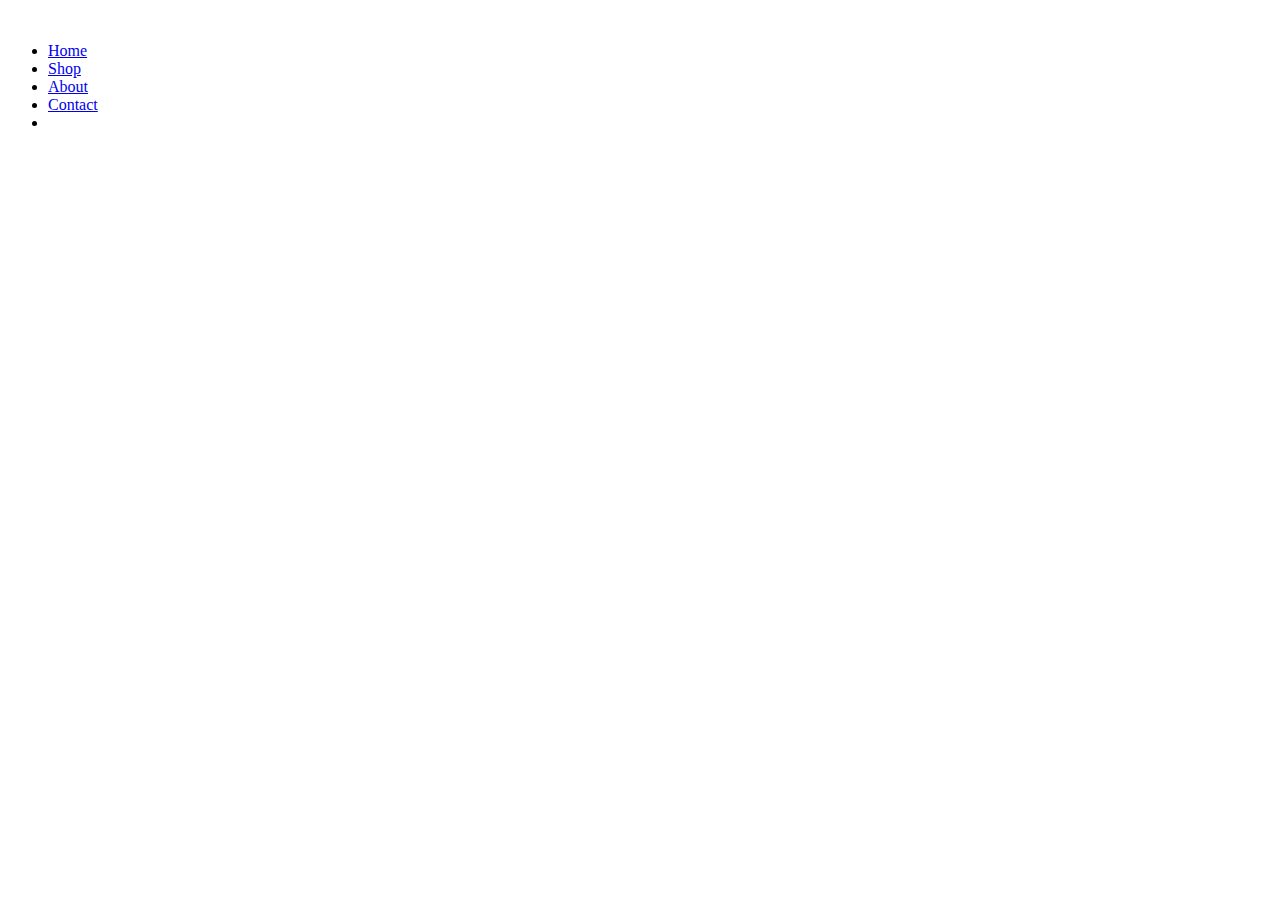
==== index.html @ 4e8e7045 "Commit" ====
<!DOCTYPE html>
<html lang="en">

    <head>
        <meta charset="UTF-8">
        <meta http-equiv="X-UA-Compatible" content="IE=edge">
        <meta name="viewport" content="width=device-width, initial-scale=1.0">
        <title>Petparade</title>
        <link rel="stylesheet" href="https://pro.fontawesome.com/releases/v5.10.0/css/all.css" />
        
        <link rel="stylesheet" href="style.css">
    </head>

    <body>
        <section id="header">
            <a href="#"><img src="img/logo.png" class="logo" alt=""></a>

            <div>
                <ul id="navbar">
                    <li><a href="index.html">Home</a> </li>
                    <li><a href="shop.html">Shop</a> </li>

                    <li><a href="about.html">About</a> </li>
                    <li><a href="contact.html">Contact</a> </li>
                    <li><a href="cart.html"><i class="fa-solid fa-cart-shopping"></i></a> </li>
                </ul>
            </div>
        </section>

        <script src="script.js"></script>
    </body>

</html>
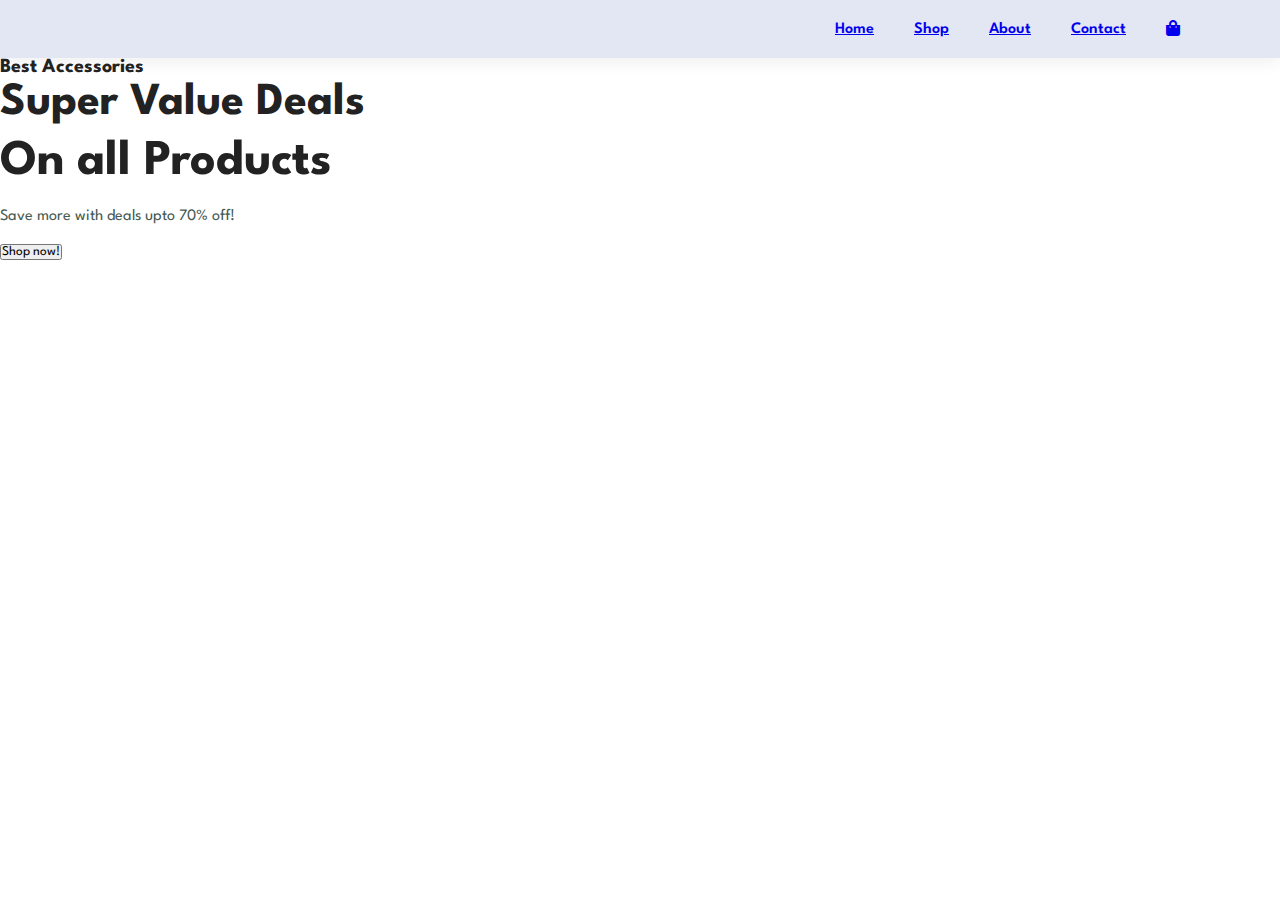
==== commit 115decb8: "Commit" ====
--- a/index.html
+++ b/index.html
@@ -8,7 +8,7 @@
         <title>Petparade</title>
         <link rel="stylesheet" href="https://pro.fontawesome.com/releases/v5.10.0/css/all.css" />
         
-        <link rel="stylesheet" href="style.css">
+        <link rel="stylesheet" href="style/stylesheet.css">
     </head>
 
     <body>
@@ -17,14 +17,21 @@
 
             <div>
                 <ul id="navbar">
-                    <li><a href="index.html">Home</a> </li>
+                    <li><a class="active" href="index.html">Home</a> </li>
                     <li><a href="shop.html">Shop</a> </li>
-
                     <li><a href="about.html">About</a> </li>
                     <li><a href="contact.html">Contact</a> </li>
-                    <li><a href="cart.html"><i class="fa-solid fa-cart-shopping"></i></a> </li>
+                    <li><a href="cart.html"><i class="fa fa-shopping-bag" aria-hidden="true"></i></a> </li>
                 </ul>
             </div>
+        </section>
+
+        <section id="hero">
+            <h4>Best Accessories</h4>
+            <h2>Super Value Deals</h2>
+            <h1>On all Products</h1>
+            <p>Save more with deals upto 70% off!</p>
+            <button>Shop now!</button>
         </section>
 
         <script src="script.js"></script>
--- a/style/stylesheet.css
+++ b/style/stylesheet.css
@@ -0,0 +1,100 @@
+@import url("https://fonts.googleapis.com/css2?family=Spartan:wght@100;200;300;400;500;600;700;800;900&display=swap");
+* {
+  margin: 0;
+  padding: 0;
+  box-sizing: border-box;
+  font-family: "Spartan", sans-serif;
+}
+
+html {
+  scroll-behavior: smooth;
+}
+
+/* Global Styles */
+
+h1 {
+  font-size: 50px;
+  line-height: 64px;
+  color: #222;
+}
+
+h2 {
+  font-size: 46px;
+  line-height: 54px;
+  color: #222;
+}
+
+h4 {
+  font-size: 20px;
+  color: #222;
+}
+
+h6 {
+  font-weight: 700;
+  font-size: 12px;
+}
+
+p {
+  font-size: 16px;
+  color: #465b52;
+  margin: 15px 0 20px 0;
+}
+
+.section-p1 {
+  padding: 40px 80px;
+}
+
+.section-m1 {
+  margin: 40px 0;
+}
+
+body {
+  width: 100%;
+}
+
+/*Header Start*/
+
+#header {
+  display: flex;
+  align-items: center;
+  justify-content: space-between;
+  padding: 20px 80px;
+  background: #E3E6F3;
+  box-shadow: 0 5px 15px rgba(0, 0, 0, 0.06);
+}
+
+#navbar {
+  display: flex;
+  align-items: center;
+  justify-content: center;
+}
+
+#navbar li {
+  list-style: none;
+  padding: 0 20px;
+  position: relative;
+
+}
+
+#navbar li {
+  text-decoration: none;
+  font-size: 16px;
+  font-weight: 600;
+  color: #1a1a1a;
+  transition: 0.3s ease;
+}
+
+#navbar li a:hover,
+#navbar li a:active {
+  color: #088178;
+}
+
+#navbar li a:active::after{
+  content: "";
+  width: 30%;
+  height: 2px;
+  background: #088178;
+  position: absolute;
+  bottom: -4px;
+  left: 20px;
+}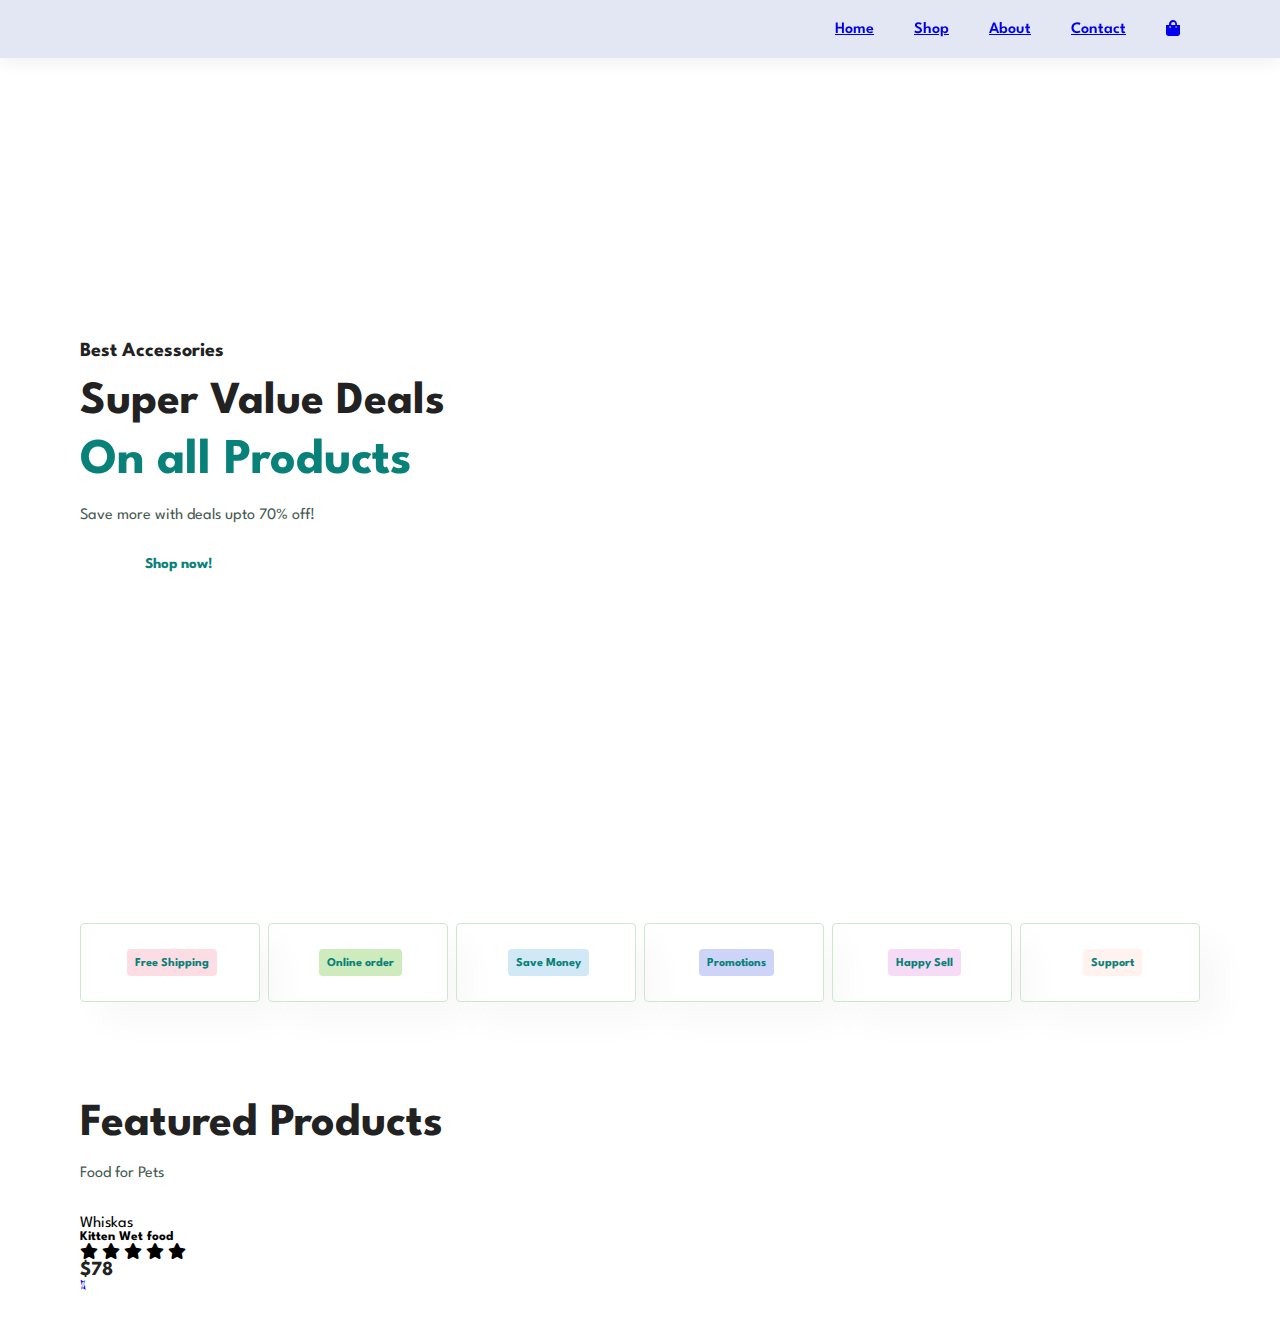
==== commit cba296e3: "Committing changes." ====
--- a/index.html
+++ b/index.html
@@ -34,6 +34,64 @@
             <button>Shop now!</button>
         </section>
 
+        <section id="feature" class="section-p1">
+            <div class="fe-box">
+                <img src="img/features/f1.png" alt="">
+                <h6>Free Shipping</h6>
+            </div>
+
+            <div class="fe-box">
+                <img src="img/features/f2.png" alt="">
+                <h6>Online order</h6>
+            </div>
+
+            <div class="fe-box">
+                <img src="img/features/f3.png" alt="">
+                <h6>Save Money</h6>
+            </div>
+
+            <div class="fe-box">
+                <img src="img/features/f4.png" alt="">
+                <h6>Promotions</h6>
+            </div>
+
+            <div class="fe-box">
+                <img src="img/features/f5.png" alt="">
+                <h6>Happy Sell</h6>
+            </div>
+
+            <div class="fe-box">
+                <img src="img/features/f6.png" alt="">
+                <h6>Support</h6>
+            </div>
+            </section>
+        
+        <section id="product1" class="section-p1">
+            <h2>Featured Products</h2>
+            <p>Food for Pets</p>
+            <div class="pro-container">
+                <div class="pro">
+                    <img src="img/products/f1.jpg" alt="">
+                    <div class="des">
+                        <span>Whiskas</span>
+                        <h5>Kitten Wet food</h5>
+                        <div class="star">
+                            <i class="fas fa-star"></i>
+                            <i class="fas fa-star"></i>
+                            <i class="fas fa-star"></i>
+                            <i class="fas fa-star"></i>
+                            <i class="fas fa-star"></i>
+                        </div>
+                        <h4>$78</h4>
+                    </div>
+                    <a href="#"><i class="fal fa-shopping-cart"></i> </a>
+                </div>
+            </div>
+        </section>
+
+
+
+
         <script src="script.js"></script>
     </body>
 
--- a/style/stylesheet.css
+++ b/style/stylesheet.css
@@ -6,77 +6,83 @@
   font-family: "Spartan", sans-serif;
 }
 
-html {
+html{
   scroll-behavior: smooth;
 }
 
 /* Global Styles */
 
-h1 {
+h1{
   font-size: 50px;
   line-height: 64px;
   color: #222;
 }
 
-h2 {
+h2{
   font-size: 46px;
   line-height: 54px;
   color: #222;
 }
 
-h4 {
+h4{
   font-size: 20px;
   color: #222;
 }
 
-h6 {
+h6{
   font-weight: 700;
   font-size: 12px;
 }
 
-p {
+p{
   font-size: 16px;
   color: #465b52;
   margin: 15px 0 20px 0;
 }
 
-.section-p1 {
+.section-p1{
   padding: 40px 80px;
 }
 
-.section-m1 {
+.section-m1{
   margin: 40px 0;
 }
 
-body {
+body{
   width: 100%;
 }
 
 /*Header Start*/
 
-#header {
+/*Navigation Bar*/
+
+#header{
   display: flex;
   align-items: center;
   justify-content: space-between;
   padding: 20px 80px;
   background: #E3E6F3;
   box-shadow: 0 5px 15px rgba(0, 0, 0, 0.06);
-}
-
-#navbar {
+  z-index: 999;
+  position: sticky;
+  top: 0;
+  left: 0;
+}
+
+#navbar{
   display: flex;
   align-items: center;
   justify-content: center;
 }
 
-#navbar li {
+#navbar li{
   list-style: none;
   padding: 0 20px;
   position: relative;
 
 }
 
-#navbar li {
+#navbar li{
   text-decoration: none;
   font-size: 16px;
   font-weight: 600;
@@ -85,7 +91,7 @@
 }
 
 #navbar li a:hover,
-#navbar li a:active {
+#navbar li a:active{
   color: #088178;
 }
 
@@ -97,4 +103,98 @@
   position: absolute;
   bottom: -4px;
   left: 20px;
+}
+
+/* Home Page */
+
+/*Hero Banner*/
+
+#hero{
+background-image: url("/img/hero4.png");
+height: 90vh;
+width: 100%;
+background-size: cover;
+background-position: top 25% right 0;
+padding: 0 80px;
+display: flex;
+flex-direction: column;
+align-items: flex-start;
+justify-content: center;
+}
+
+#hero h4{
+  padding-bottom: 15px;
+}
+
+#hero h1{
+  color: #088178;
+}
+
+#hero button{
+  background-image: url("/img/button.png");
+  background-color: transparent;
+  color: #088178;
+  border: 0;
+  padding: 14px 80px 14px 65px;
+  background-repeat: no-repeat;
+  cursor: pointer;
+  font-weight: 700;
+  font-size: 15px;
+}
+
+/*Feature Section*/
+
+#feature{
+  display: flex;
+  align-items: center;
+  justify-content: space-between;
+  flex-wrap: wrap;
+}
+
+#feature .fe-box{     
+  width: 180px;
+  text-align: center;
+  padding: 25px 15px;
+  box-shadow: 20px 20px 34px rgba(0, 0, 0, 0.03);
+  border: 1px solid #CCE7D0;
+  border-radius: 4px;
+  margin: 15px 0;
+}
+
+#feature .fe-box:hover{
+  box-shadow: 10px 10px 54px rgba(70, 62, 221, 0.1);
+}
+
+#feature .fe-box img{
+  width: 100%;
+  margin-bottom: 10px;
+}
+
+#feature .fe-box h6{
+  display: inline-block;
+  padding: 9px 8px 6px 8px;
+  line-height: 1;
+  border-radius: 4px;
+  color: #088178;
+  background-color: #FDDDE4;
+}
+
+#feature .fe-box:nth-child(2) h6{
+  background-color: #CDEBBC;
+}
+
+#feature .fe-box:nth-child(3) h6{
+  background-color: #D1E8F6;
+}
+
+#feature .fe-box:nth-child(4) h6{
+  background-color: #CDD4F8;
+}
+
+#feature .fe-box:nth-child(5) h6{
+  background-color: #F6DBF6;
+}
+
+#feature .fe-box:nth-child(6) h6{
+  background-color: #FFF2EF;
 }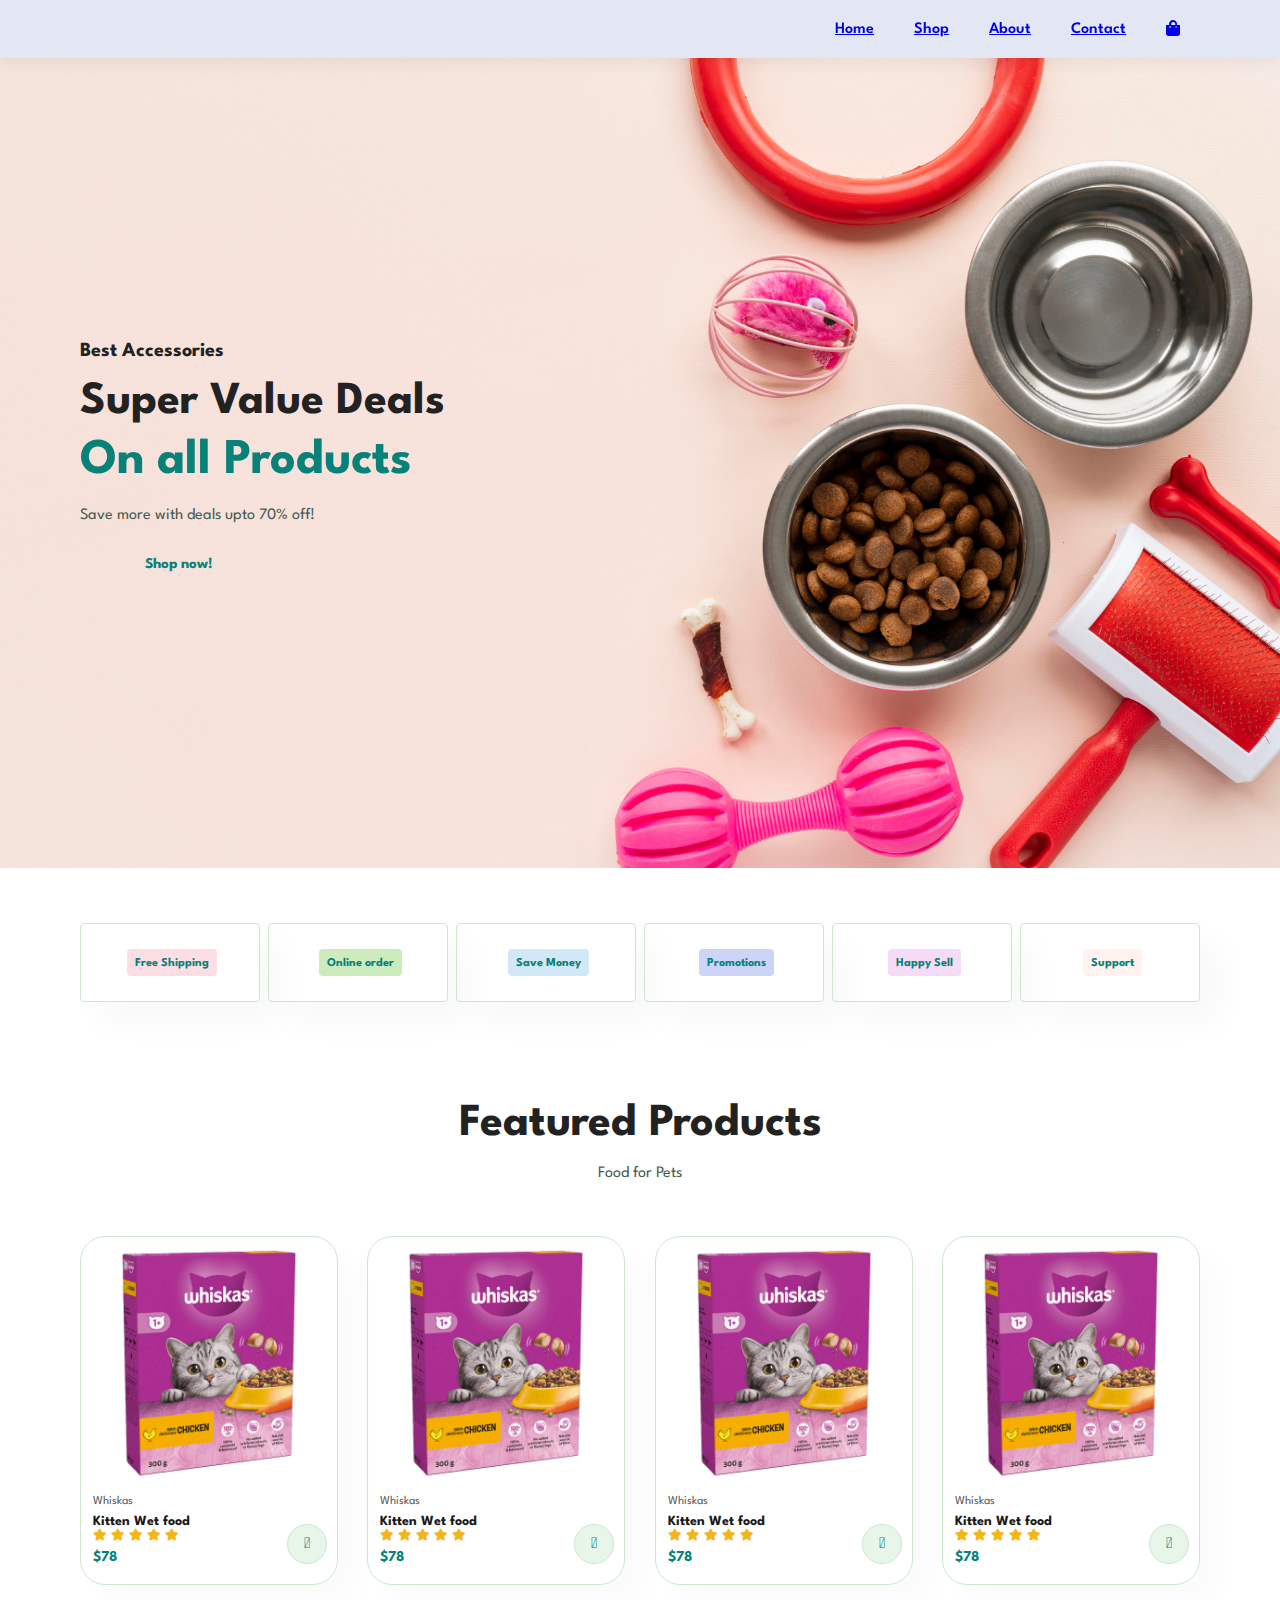
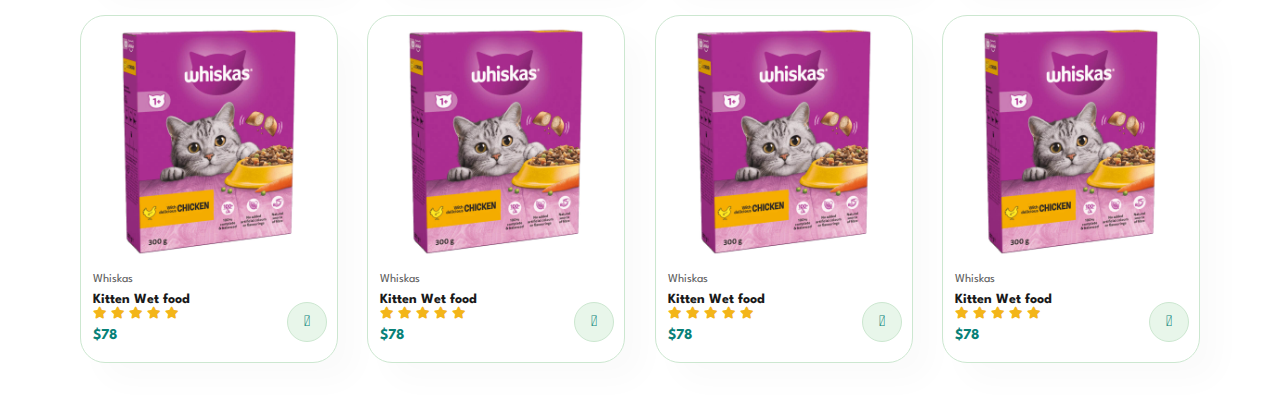
==== commit e357c0fd: "Commit" ====
--- a/index.html
+++ b/index.html
@@ -13,7 +13,7 @@
 
     <body>
         <section id="header">
-            <a href="#"><img src="img/logo.png" class="logo" alt=""></a>
+            <a href="#"><img src="images/" class="logo" alt=""></a>
 
             <div>
                 <ul id="navbar">
@@ -71,26 +71,135 @@
             <p>Food for Pets</p>
             <div class="pro-container">
                 <div class="pro">
-                    <img src="img/products/f1.jpg" alt="">
-                    <div class="des">
-                        <span>Whiskas</span>
-                        <h5>Kitten Wet food</h5>
-                        <div class="star">
-                            <i class="fas fa-star"></i>
-                            <i class="fas fa-star"></i>
-                            <i class="fas fa-star"></i>
-                            <i class="fas fa-star"></i>
-                            <i class="fas fa-star"></i>
-                        </div>
-                        <h4>$78</h4>
-                    </div>
-                    <a href="#"><i class="fal fa-shopping-cart"></i> </a>
+                    <img src="images/catfood.jpg" alt="">
+                    <div class="des">
+                        <span>Whiskas</span>
+                        <h5>Kitten Wet food</h5>
+                        <div class="star">
+                            <i class="fas fa-star"></i>
+                            <i class="fas fa-star"></i>
+                            <i class="fas fa-star"></i>
+                            <i class="fas fa-star"></i>
+                            <i class="fas fa-star"></i>
+                        </div>
+                        <h4>$78</h4>
+                    </div>
+                    <a href="#"><i class="fal fa-shopping-cart cart"></i> </a>
+                </div>
+                <div class="pro">
+                    <img src="images/catfood.jpg" alt="">
+                    <div class="des">
+                        <span>Whiskas</span>
+                        <h5>Kitten Wet food</h5>
+                        <div class="star">
+                            <i class="fas fa-star"></i>
+                            <i class="fas fa-star"></i>
+                            <i class="fas fa-star"></i>
+                            <i class="fas fa-star"></i>
+                            <i class="fas fa-star"></i>
+                        </div>
+                        <h4>$78</h4>
+                    </div>
+                    <a href="#"><i class="fal fa-shopping-cart cart"></i> </a>
+                </div>
+                <div class="pro">
+                    <img src="images/catfood.jpg" alt="">
+                    <div class="des">
+                        <span>Whiskas</span>
+                        <h5>Kitten Wet food</h5>
+                        <div class="star">
+                            <i class="fas fa-star"></i>
+                            <i class="fas fa-star"></i>
+                            <i class="fas fa-star"></i>
+                            <i class="fas fa-star"></i>
+                            <i class="fas fa-star"></i>
+                        </div>
+                        <h4>$78</h4>
+                    </div>
+                    <a href="#"><i class="fal fa-shopping-cart cart"></i> </a>
+                </div>
+                <div class="pro">
+                    <img src="images/catfood.jpg" alt="">
+                    <div class="des">
+                        <span>Whiskas</span>
+                        <h5>Kitten Wet food</h5>
+                        <div class="star">
+                            <i class="fas fa-star"></i>
+                            <i class="fas fa-star"></i>
+                            <i class="fas fa-star"></i>
+                            <i class="fas fa-star"></i>
+                            <i class="fas fa-star"></i>
+                        </div>
+                        <h4>$78</h4>
+                    </div>
+                    <a href="#"><i class="fal fa-shopping-cart cart"></i> </a>
+                </div>
+                <div class="pro">
+                    <img src="images/catfood.jpg" alt="">
+                    <div class="des">
+                        <span>Whiskas</span>
+                        <h5>Kitten Wet food</h5>
+                        <div class="star">
+                            <i class="fas fa-star"></i>
+                            <i class="fas fa-star"></i>
+                            <i class="fas fa-star"></i>
+                            <i class="fas fa-star"></i>
+                            <i class="fas fa-star"></i>
+                        </div>
+                        <h4>$78</h4>
+                    </div>
+                    <a href="#"><i class="fal fa-shopping-cart cart"></i> </a>
+                </div>
+                <div class="pro">
+                    <img src="images/catfood.jpg" alt="">
+                    <div class="des">
+                        <span>Whiskas</span>
+                        <h5>Kitten Wet food</h5>
+                        <div class="star">
+                            <i class="fas fa-star"></i>
+                            <i class="fas fa-star"></i>
+                            <i class="fas fa-star"></i>
+                            <i class="fas fa-star"></i>
+                            <i class="fas fa-star"></i>
+                        </div>
+                        <h4>$78</h4>
+                    </div>
+                    <a href="#"><i class="fal fa-shopping-cart cart"></i> </a>
+                </div>
+                <div class="pro">
+                    <img src="images/catfood.jpg" alt="">
+                    <div class="des">
+                        <span>Whiskas</span>
+                        <h5>Kitten Wet food</h5>
+                        <div class="star">
+                            <i class="fas fa-star"></i>
+                            <i class="fas fa-star"></i>
+                            <i class="fas fa-star"></i>
+                            <i class="fas fa-star"></i>
+                            <i class="fas fa-star"></i>
+                        </div>
+                        <h4>$78</h4>
+                    </div>
+                    <a href="#"><i class="fal fa-shopping-cart cart"></i> </a>
+                </div>
+                <div class="pro">
+                    <img src="images/catfood.jpg" alt="">
+                    <div class="des">
+                        <span>Whiskas</span>
+                        <h5>Kitten Wet food</h5>
+                        <div class="star">
+                            <i class="fas fa-star"></i>
+                            <i class="fas fa-star"></i>
+                            <i class="fas fa-star"></i>
+                            <i class="fas fa-star"></i>
+                            <i class="fas fa-star"></i>
+                        </div>
+                        <h4>$78</h4>
+                    </div>
+                    <a href="#"><i class="fal fa-shopping-cart cart"></i> </a>
                 </div>
             </div>
         </section>
-
-
-
 
         <script src="script.js"></script>
     </body>
--- a/style/stylesheet.css
+++ b/style/stylesheet.css
@@ -110,7 +110,7 @@
 /*Hero Banner*/
 
 #hero{
-background-image: url("/img/hero4.png");
+background-image: url("/images/petaccessories.jpg");
 height: 90vh;
 width: 100%;
 background-size: cover;
@@ -197,4 +197,79 @@
 
 #feature .fe-box:nth-child(6) h6{
   background-color: #FFF2EF;
+}
+
+#product1{
+  text-align: center;
+}
+
+#product1 .pro-container{
+  display: flex;
+  justify-content: space-between;
+  padding-top: 20px;
+  flex-wrap: wrap;
+}
+
+#product1 .pro{
+  width: 23%;
+  min-width: 250px;
+  padding: 10px 12px;
+  border: 1px solid #CCE7D0;
+  border-radius: 25px;
+  cursor: pointer;
+  box-shadow: 20px 20px 30px rgba(0, 0, 0, 0.02);
+  margin: 15px 0;
+  transition: 0.2s ease;
+  position: relative;
+}
+
+#product1 .pro:hover{
+  box-shadow: 20px 20px 30px rgba(0, 0, 0, 0.06);
+}
+
+#product1 .pro img{
+  width: 100%;
+  border-radius: 20px;
+}
+
+#product1 .pro .des{
+  text-align: start;
+  padding: 10px 0;
+}
+
+#product1 .pro .des span{
+  color: #606060;
+  font-size: 12px;
+}
+
+#product1 .pro .des h5{
+  padding-top: 7px;
+  color: #1A1A1A;
+  font-size: 14px;
+}
+
+#product1 .pro .des i{
+  font-size: 12px;
+  color: rgb(243, 181, 25);
+}
+
+#product1 .pro .des h4{
+  padding-top: 7px;
+  font-size: 15px;
+  font-weight: 700;
+  color: #088178;
+}
+
+#product1 .pro .cart{
+  width: 40px;
+  height: 40px;
+  line-height: 40px;
+  border-radius: 50px;
+  background-color: #E8F6EA;
+  font-weight: 500;
+  color: #088178;
+  border: 1px solid #CCE7D0;
+  position: absolute;
+  bottom: 20px;
+  right: 10px;
 }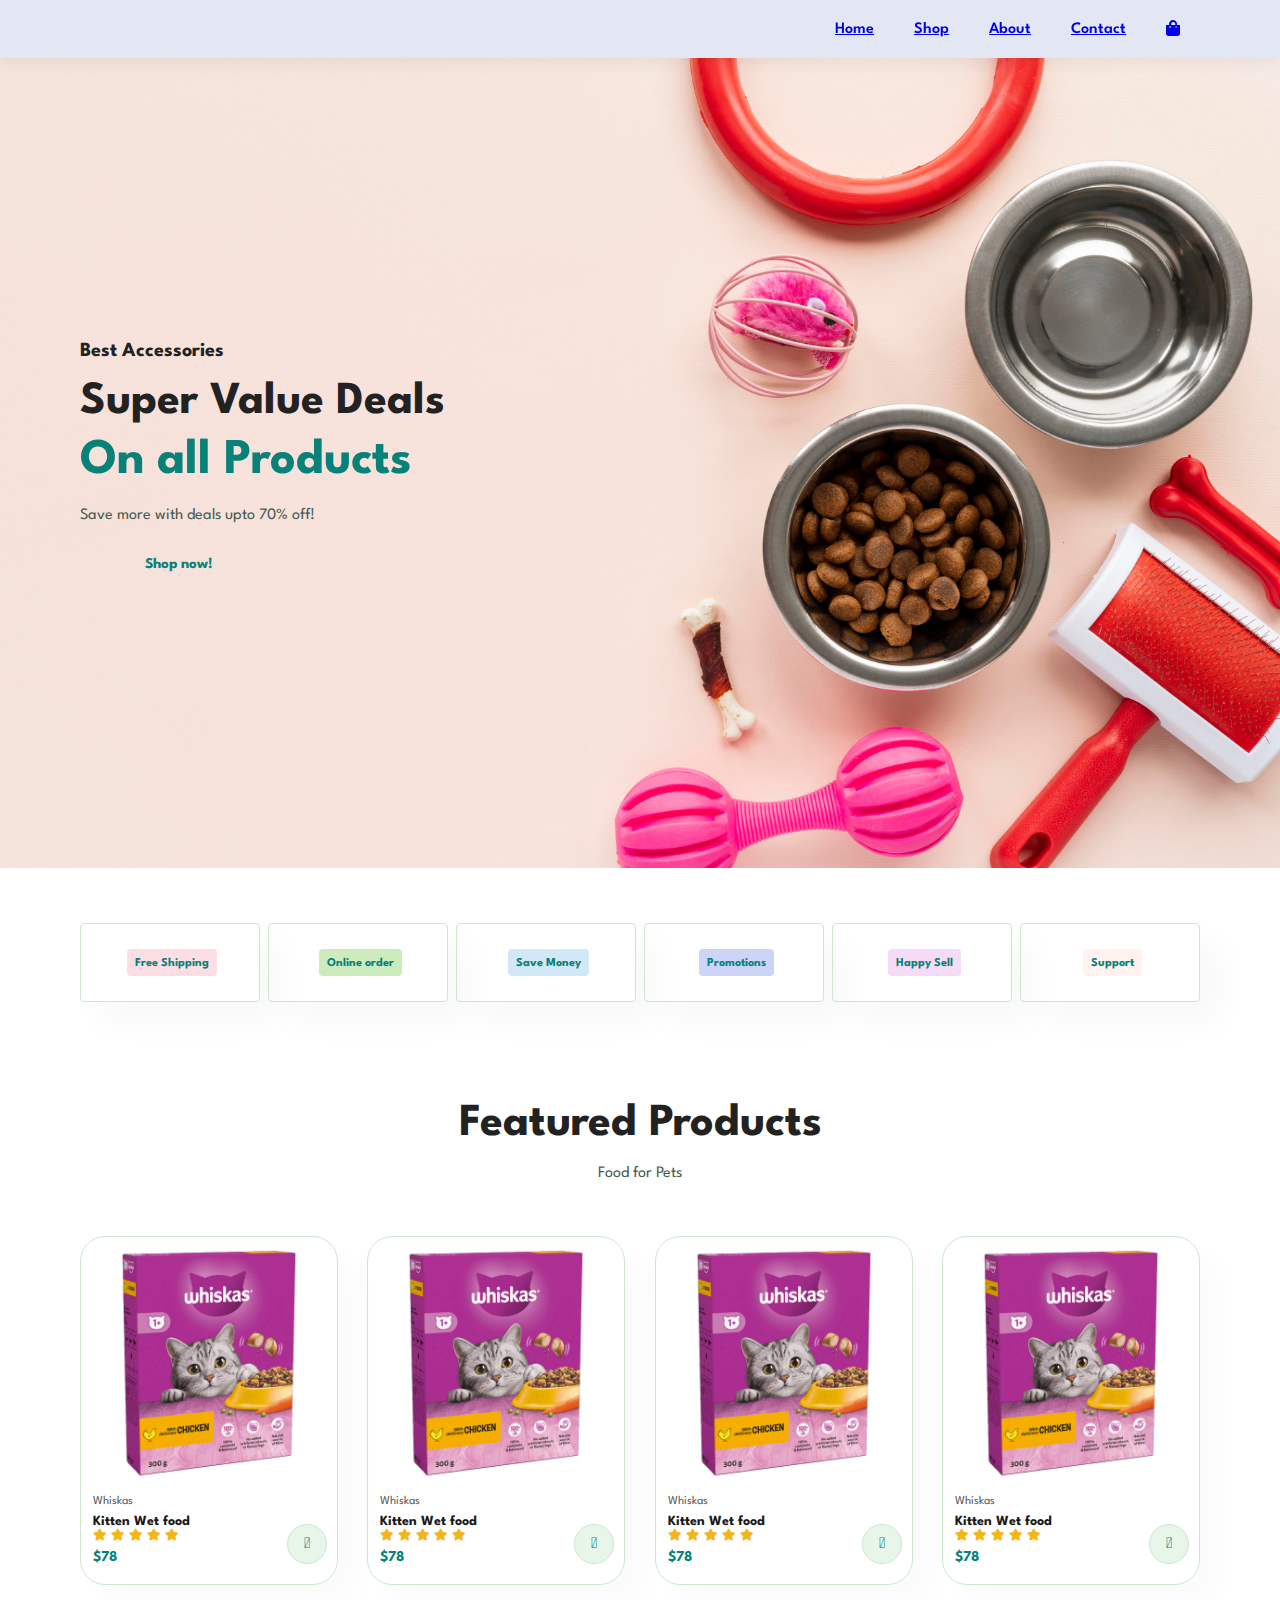
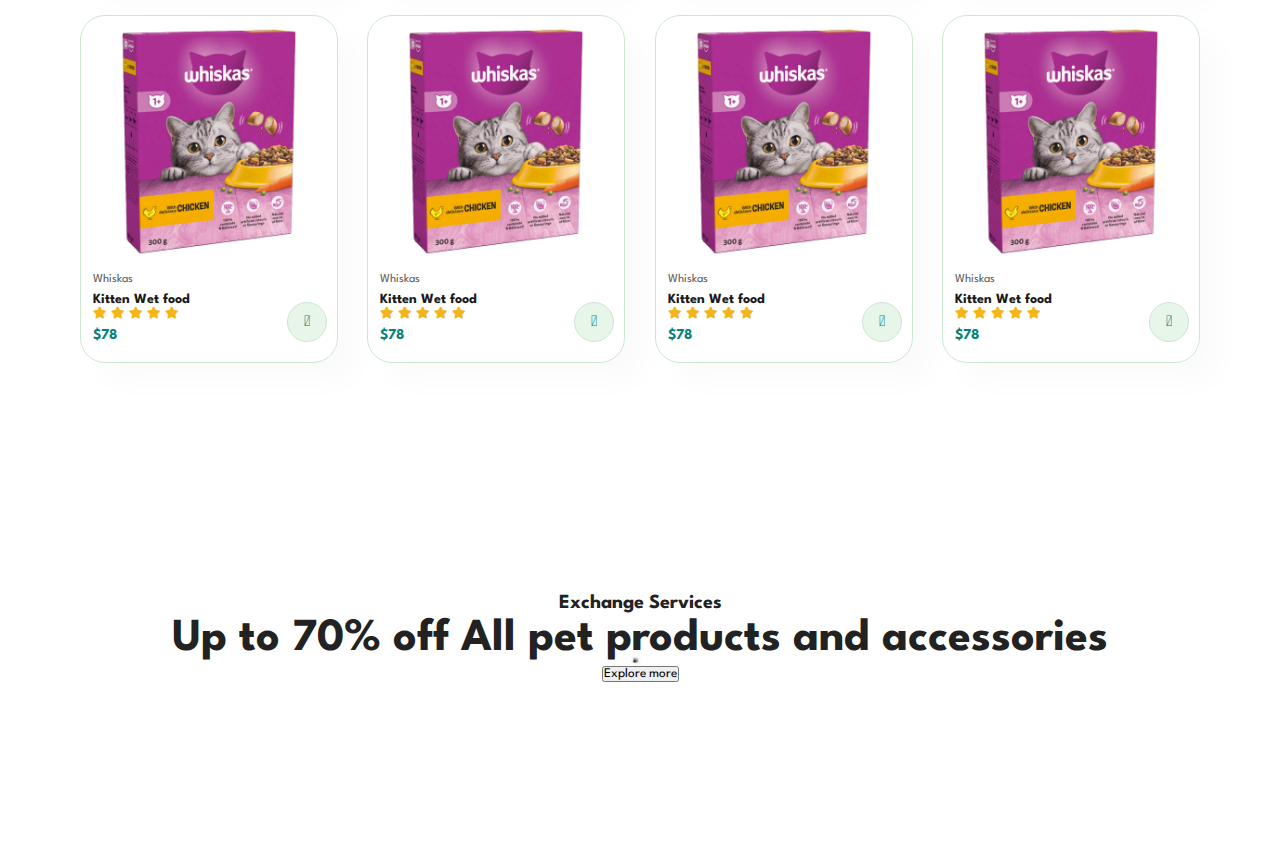
==== commit 7efb49d6: "Commit" ====
--- a/index.html
+++ b/index.html
@@ -201,6 +201,12 @@
             </div>
         </section>
 
+        <section id="banner" class="section-m1">
+            <h4>Exchange Services</h4>
+            <h2>Up to <span>70% off</span> All pet products and accessories </h2>
+            <button>Explore more</button>
+        </section>
+
         <script src="script.js"></script>
     </body>
 
--- a/style/stylesheet.css
+++ b/style/stylesheet.css
@@ -272,4 +272,17 @@
   position: absolute;
   bottom: 20px;
   right: 10px;
+}
+
+#banner{
+  display: flex;
+  flex-direction: column;
+  justify-content: center;
+  align-items: center;
+  text-align: center;
+  background-image: url("/images/calltoactionbanner.jpeg");
+  width: 100%;
+  height: 40vh;
+  background-size: cover;
+  background-position: center;
 }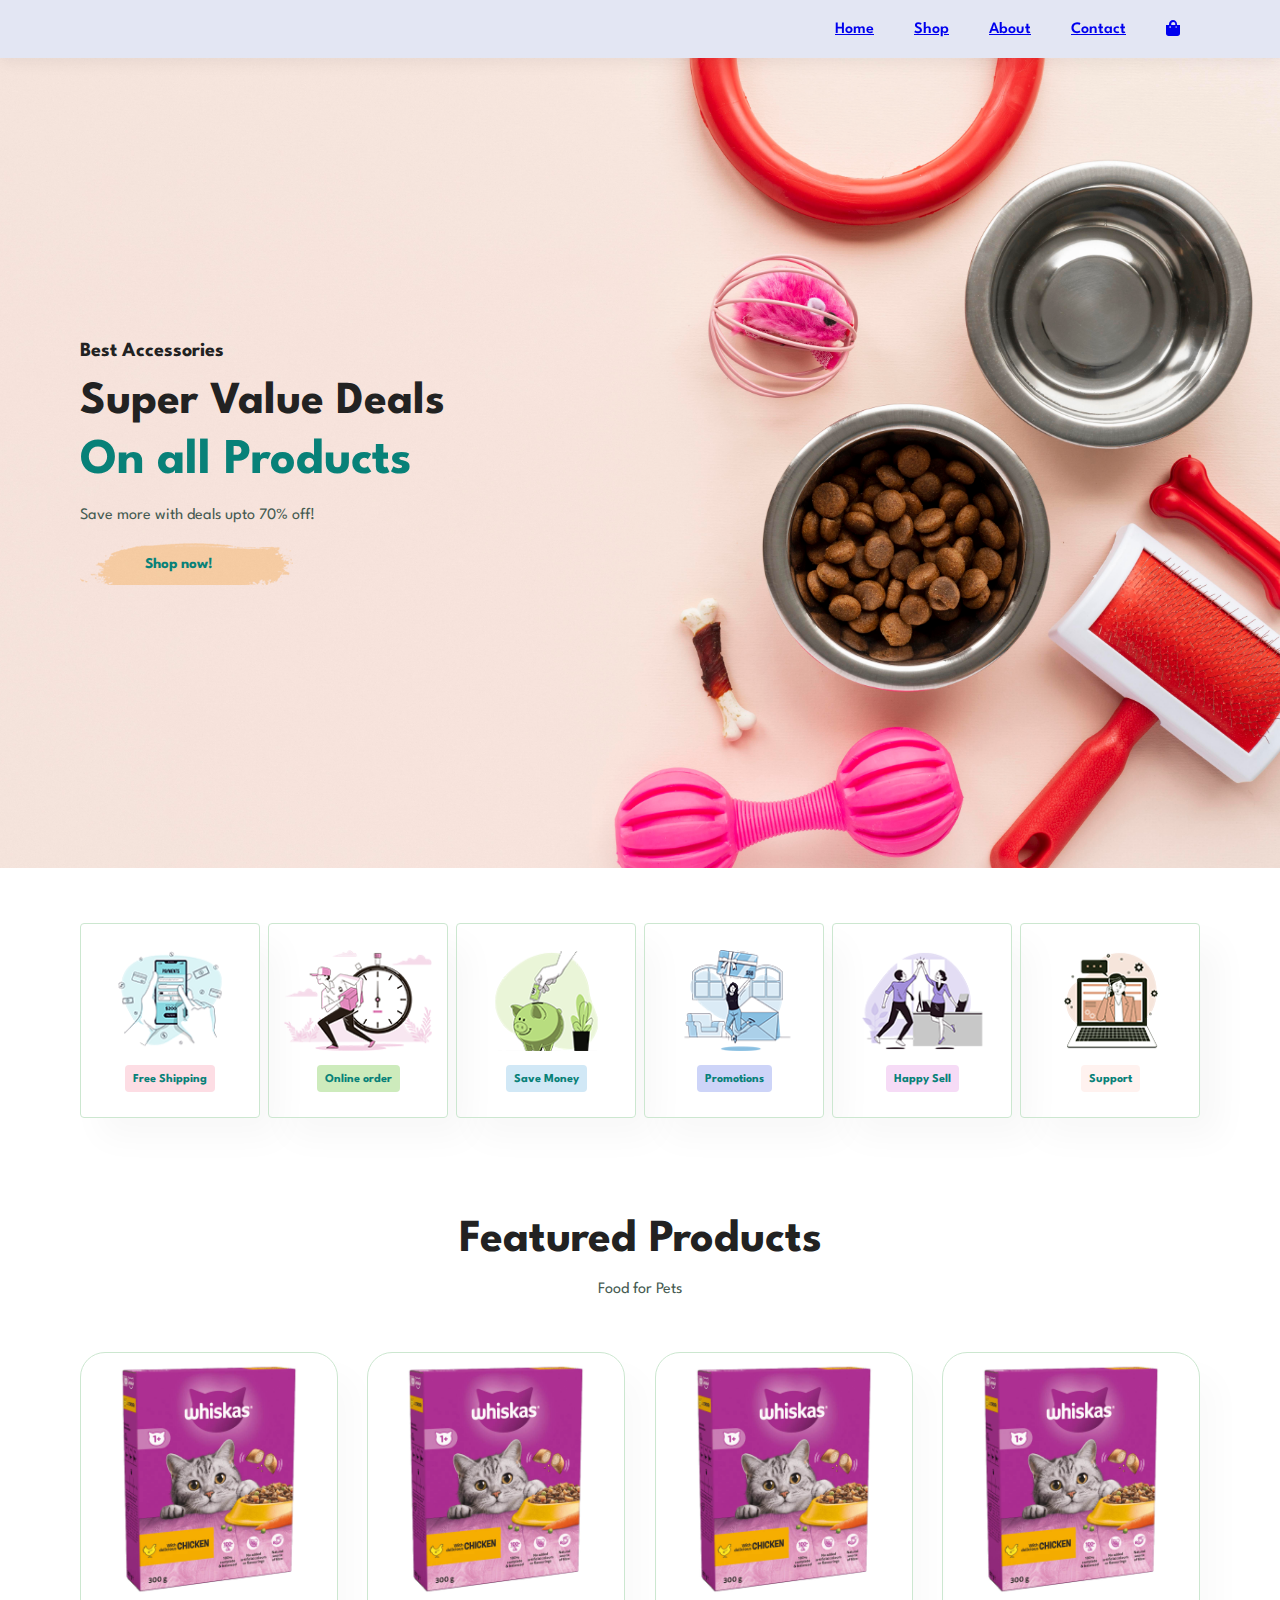
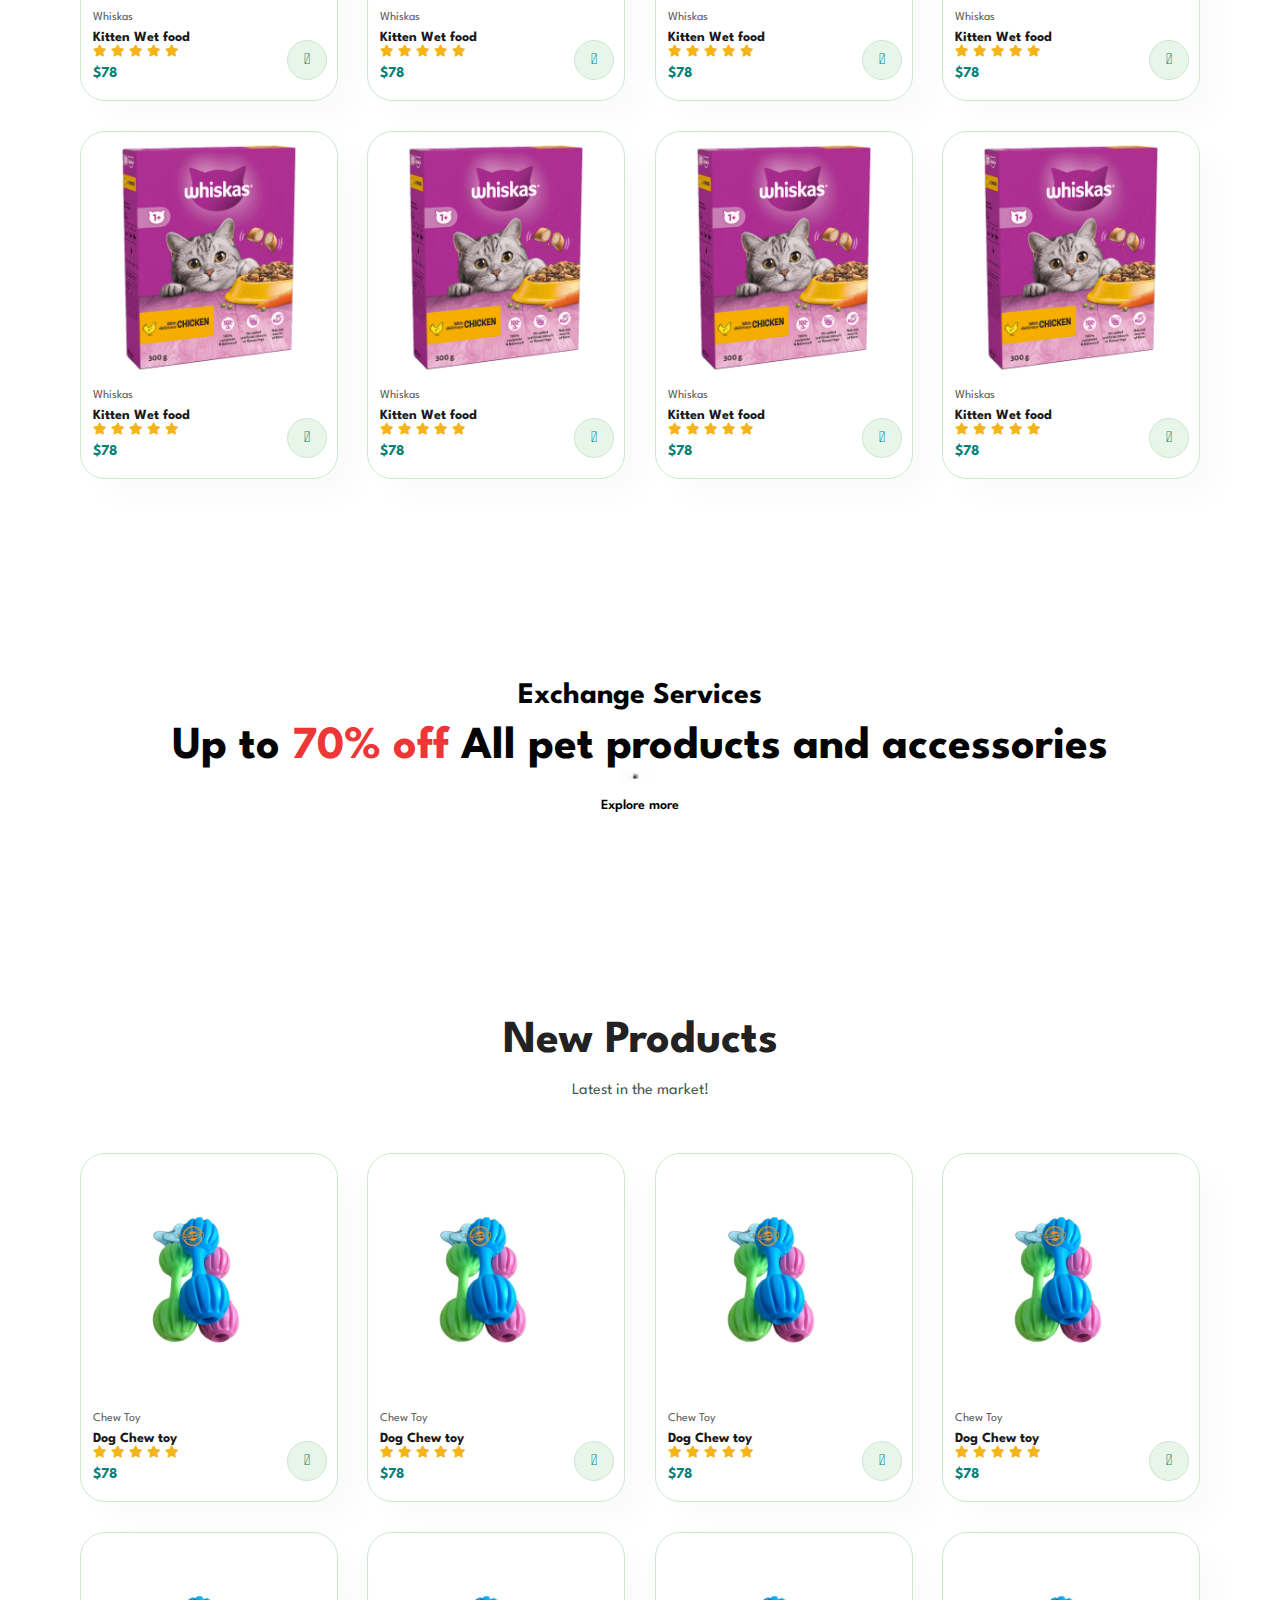
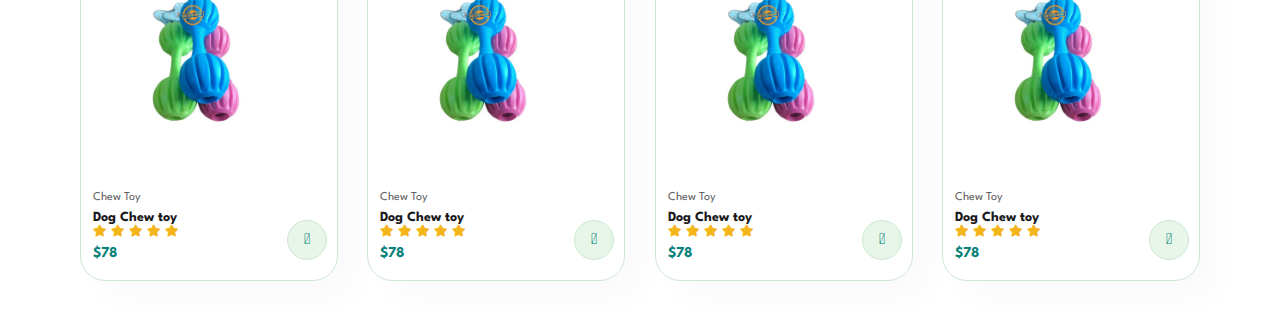
==== commit cbccf93d: "Commit" ====
--- a/index.html
+++ b/index.html
@@ -36,32 +36,32 @@
 
         <section id="feature" class="section-p1">
             <div class="fe-box">
-                <img src="img/features/f1.png" alt="">
+                <img src="images/features/f1.png" alt="">
                 <h6>Free Shipping</h6>
             </div>
 
             <div class="fe-box">
-                <img src="img/features/f2.png" alt="">
+                <img src="images/features/f2.png" alt="">
                 <h6>Online order</h6>
             </div>
 
             <div class="fe-box">
-                <img src="img/features/f3.png" alt="">
+                <img src="images/features/f3.png" alt="">
                 <h6>Save Money</h6>
             </div>
 
             <div class="fe-box">
-                <img src="img/features/f4.png" alt="">
+                <img src="images/features/f4.png" alt="">
                 <h6>Promotions</h6>
             </div>
 
             <div class="fe-box">
-                <img src="img/features/f5.png" alt="">
+                <img src="images/features/f5.png" alt="">
                 <h6>Happy Sell</h6>
             </div>
 
             <div class="fe-box">
-                <img src="img/features/f6.png" alt="">
+                <img src="images/features/f6.png" alt="">
                 <h6>Support</h6>
             </div>
             </section>
@@ -204,7 +204,142 @@
         <section id="banner" class="section-m1">
             <h4>Exchange Services</h4>
             <h2>Up to <span>70% off</span> All pet products and accessories </h2>
-            <button>Explore more</button>
+            <button class="normal">Explore more</button>
+        </section>
+
+        <section id="product1" class="section-p1">
+            <h2>New Products</h2>
+            <p>Latest in the market!</p>
+            <div class="pro-container">
+                <div class="pro">
+                    <img src="images/chewtoy.jpg" alt="">
+                    <div class="des">
+                        <span>Chew Toy</span>
+                        <h5>Dog Chew toy</h5>
+                        <div class="star">
+                            <i class="fas fa-star"></i>
+                            <i class="fas fa-star"></i>
+                            <i class="fas fa-star"></i>
+                            <i class="fas fa-star"></i>
+                            <i class="fas fa-star"></i>
+                        </div>
+                        <h4>$78</h4>
+                    </div>
+                    <a href="#"><i class="fal fa-shopping-cart cart"></i> </a>
+                </div>
+                <div class="pro">
+                    <img src="images/chewtoy.jpg" alt="">
+                    <div class="des">
+                        <span>Chew Toy</span>
+                        <h5>Dog Chew toy</h5>
+                        <div class="star">
+                            <i class="fas fa-star"></i>
+                            <i class="fas fa-star"></i>
+                            <i class="fas fa-star"></i>
+                            <i class="fas fa-star"></i>
+                            <i class="fas fa-star"></i>
+                        </div>
+                        <h4>$78</h4>
+                    </div>
+                    <a href="#"><i class="fal fa-shopping-cart cart"></i> </a>
+                </div>
+                <div class="pro">
+                    <img src="images/chewtoy.jpg" alt="">
+                    <div class="des">
+                        <span>Chew Toy</span>
+                        <h5>Dog Chew toy</h5>
+                        <div class="star">
+                            <i class="fas fa-star"></i>
+                            <i class="fas fa-star"></i>
+                            <i class="fas fa-star"></i>
+                            <i class="fas fa-star"></i>
+                            <i class="fas fa-star"></i>
+                        </div>
+                        <h4>$78</h4>
+                    </div>
+                    <a href="#"><i class="fal fa-shopping-cart cart"></i> </a>
+                </div>
+                <div class="pro">
+                    <img src="images/chewtoy.jpg" alt="">
+                    <div class="des">
+                        <span>Chew Toy</span>
+                        <h5>Dog Chew toy</h5>
+                        <div class="star">
+                            <i class="fas fa-star"></i>
+                            <i class="fas fa-star"></i>
+                            <i class="fas fa-star"></i>
+                            <i class="fas fa-star"></i>
+                            <i class="fas fa-star"></i>
+                        </div>
+                        <h4>$78</h4>
+                    </div>
+                    <a href="#"><i class="fal fa-shopping-cart cart"></i> </a>
+                </div>
+                <div class="pro">
+                    <img src="images/chewtoy.jpg" alt="">
+                    <div class="des">
+                        <span>Chew Toy</span>
+                        <h5>Dog Chew toy</h5>
+                        <div class="star">
+                            <i class="fas fa-star"></i>
+                            <i class="fas fa-star"></i>
+                            <i class="fas fa-star"></i>
+                            <i class="fas fa-star"></i>
+                            <i class="fas fa-star"></i>
+                        </div>
+                        <h4>$78</h4>
+                    </div>
+                    <a href="#"><i class="fal fa-shopping-cart cart"></i> </a>
+                </div>
+                <div class="pro">
+                    <img src="images/chewtoy.jpg" alt="">
+                    <div class="des">
+                        <span>Chew Toy</span>
+                        <h5>Dog Chew toy</h5>
+                        <div class="star">
+                            <i class="fas fa-star"></i>
+                            <i class="fas fa-star"></i>
+                            <i class="fas fa-star"></i>
+                            <i class="fas fa-star"></i>
+                            <i class="fas fa-star"></i>
+                        </div>
+                        <h4>$78</h4>
+                    </div>
+                    <a href="#"><i class="fal fa-shopping-cart cart"></i> </a>
+                </div>
+                <div class="pro">
+                    <img src="images/chewtoy.jpg" alt="">
+                    <div class="des">
+                        <span>Chew Toy</span>
+                        <h5>Dog Chew toy</h5>
+                        <div class="star">
+                            <i class="fas fa-star"></i>
+                            <i class="fas fa-star"></i>
+                            <i class="fas fa-star"></i>
+                            <i class="fas fa-star"></i>
+                            <i class="fas fa-star"></i>
+                        </div>
+                        <h4>$78</h4>
+                    </div>
+                    <a href="#"><i class="fal fa-shopping-cart cart"></i> </a>
+                </div>
+                <div class="pro">
+                    <img src="images/chewtoy.jpg" alt="">
+                    <div class="des">
+                        <span>Chew Toy</span>
+                        <h5>Dog Chew toy</h5>
+                        <div class="star">
+                            <i class="fas fa-star"></i>
+                            <i class="fas fa-star"></i>
+                            <i class="fas fa-star"></i>
+                            <i class="fas fa-star"></i>
+                            <i class="fas fa-star"></i>
+                        </div>
+                        <h4>$78</h4>
+                    </div>
+                    <a href="#"><i class="fal fa-shopping-cart cart"></i> </a>
+                </div>
+            </div>
         </section>
 
         <script src="script.js"></script>
--- a/style/stylesheet.css
+++ b/style/stylesheet.css
@@ -46,6 +46,19 @@
 
 .section-m1{
   margin: 40px 0;
+}
+
+button.normal{
+  font-size: 14px;
+  font-weight: 600;
+  padding: 15px 30px;
+  color: #000;
+  background-color: #FFF;
+  border-radius: 4px;
+  cursor: pointer;
+  border: none;
+  outline: none;
+  transition: 0.2s;
 }
 
 body{
@@ -131,7 +144,7 @@
 }
 
 #hero button{
-  background-image: url("/img/button.png");
+  background-image: url("/images/button.png");
   background-color: transparent;
   color: #088178;
   border: 0;
@@ -285,4 +298,24 @@
   height: 40vh;
   background-size: cover;
   background-position: center;
+}
+
+#banner h4{
+  color: #040404;
+  font-size: 30px;
+}
+
+#banner h2{
+  color: #050505;
+  font-size: 30x;
+  padding: 10px 0;
+}
+
+#banner h2 span{
+  color: #EF3636;
+}
+
+#banner button:hover{
+  background: #088178;
+  color: #FFF;
 }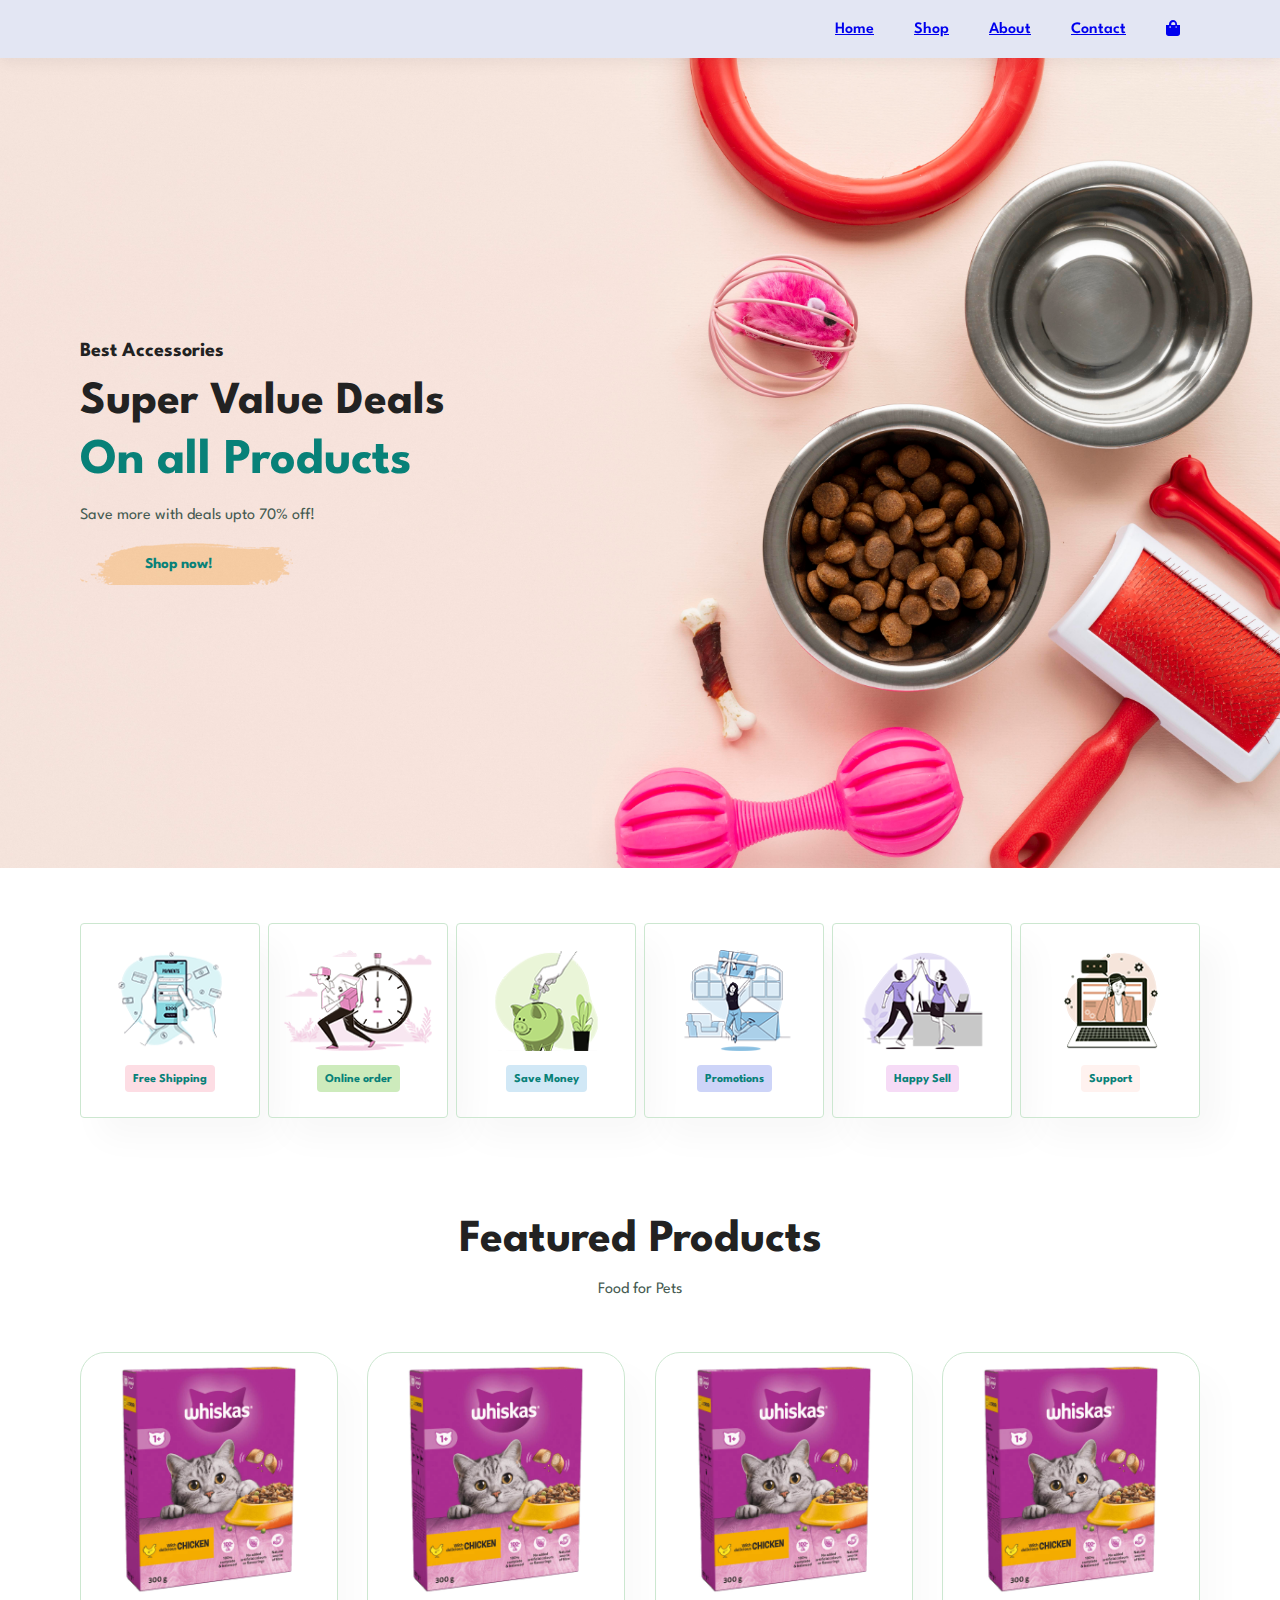
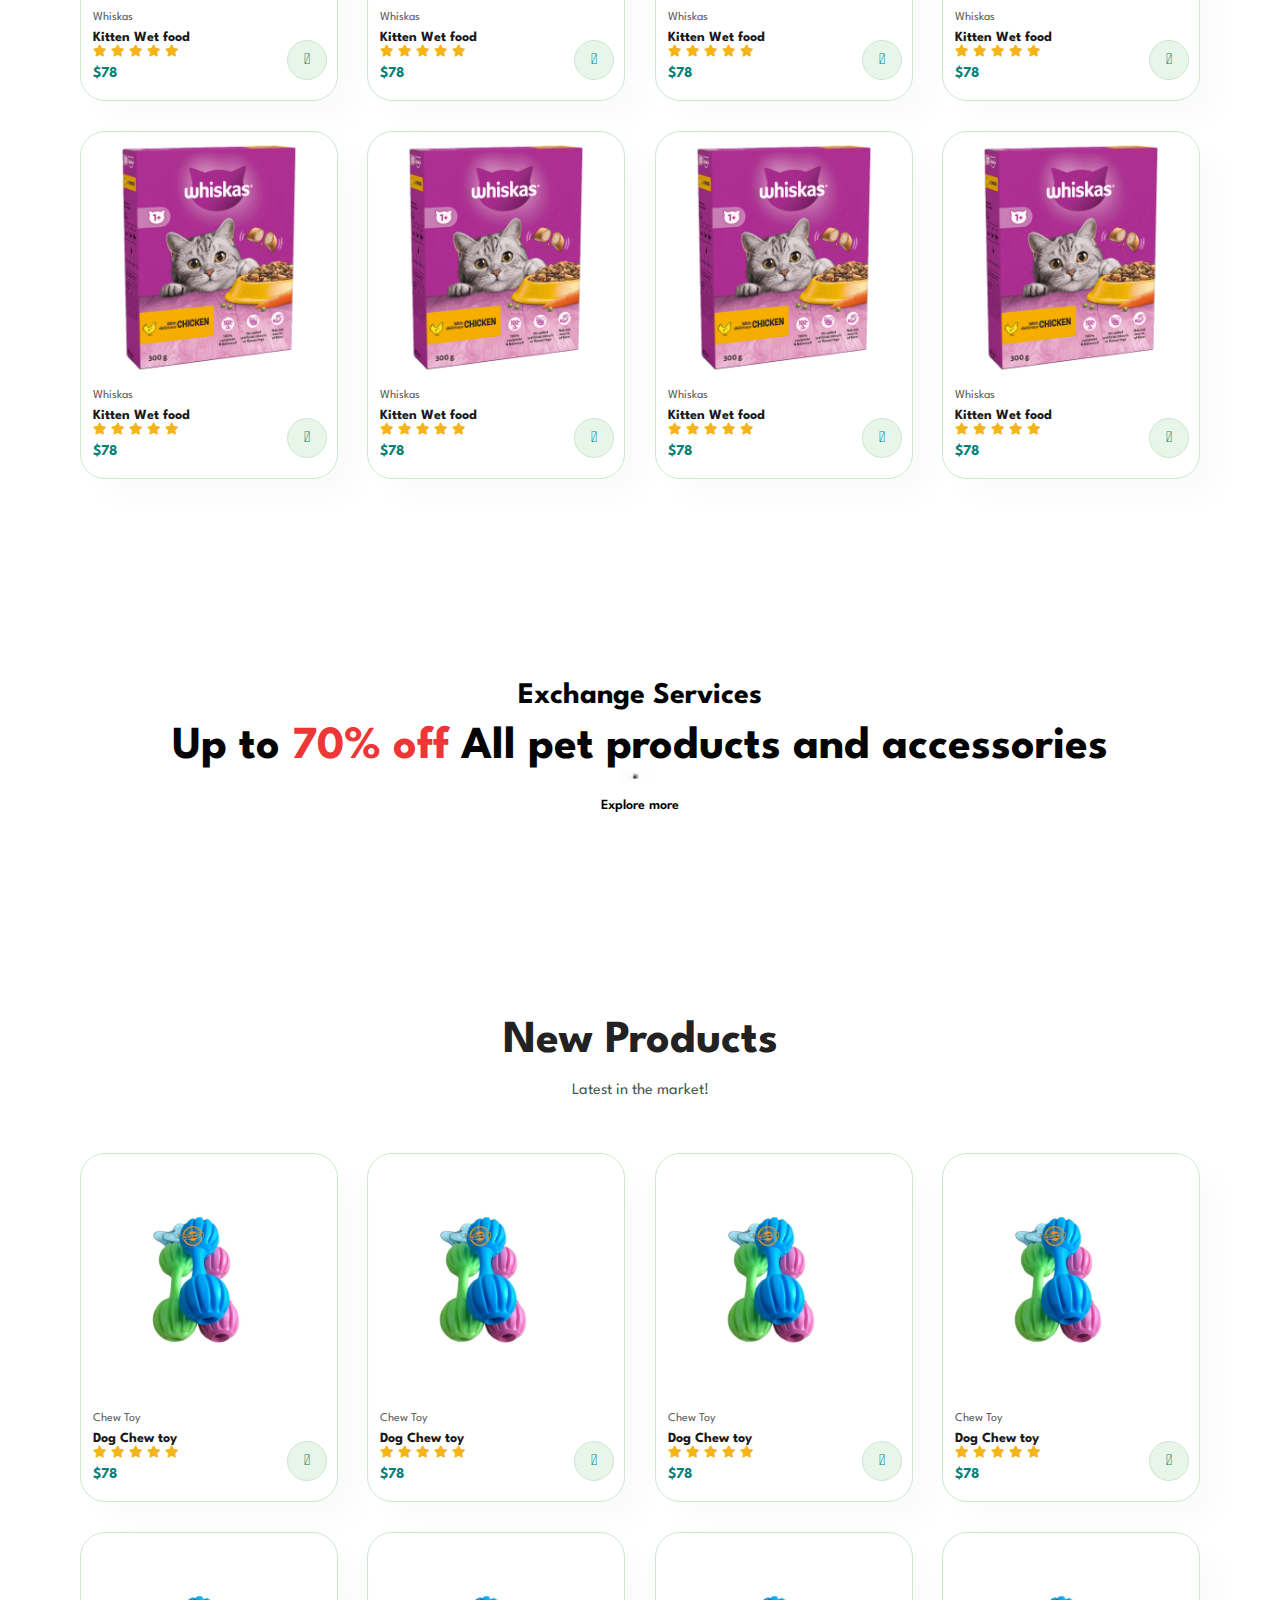
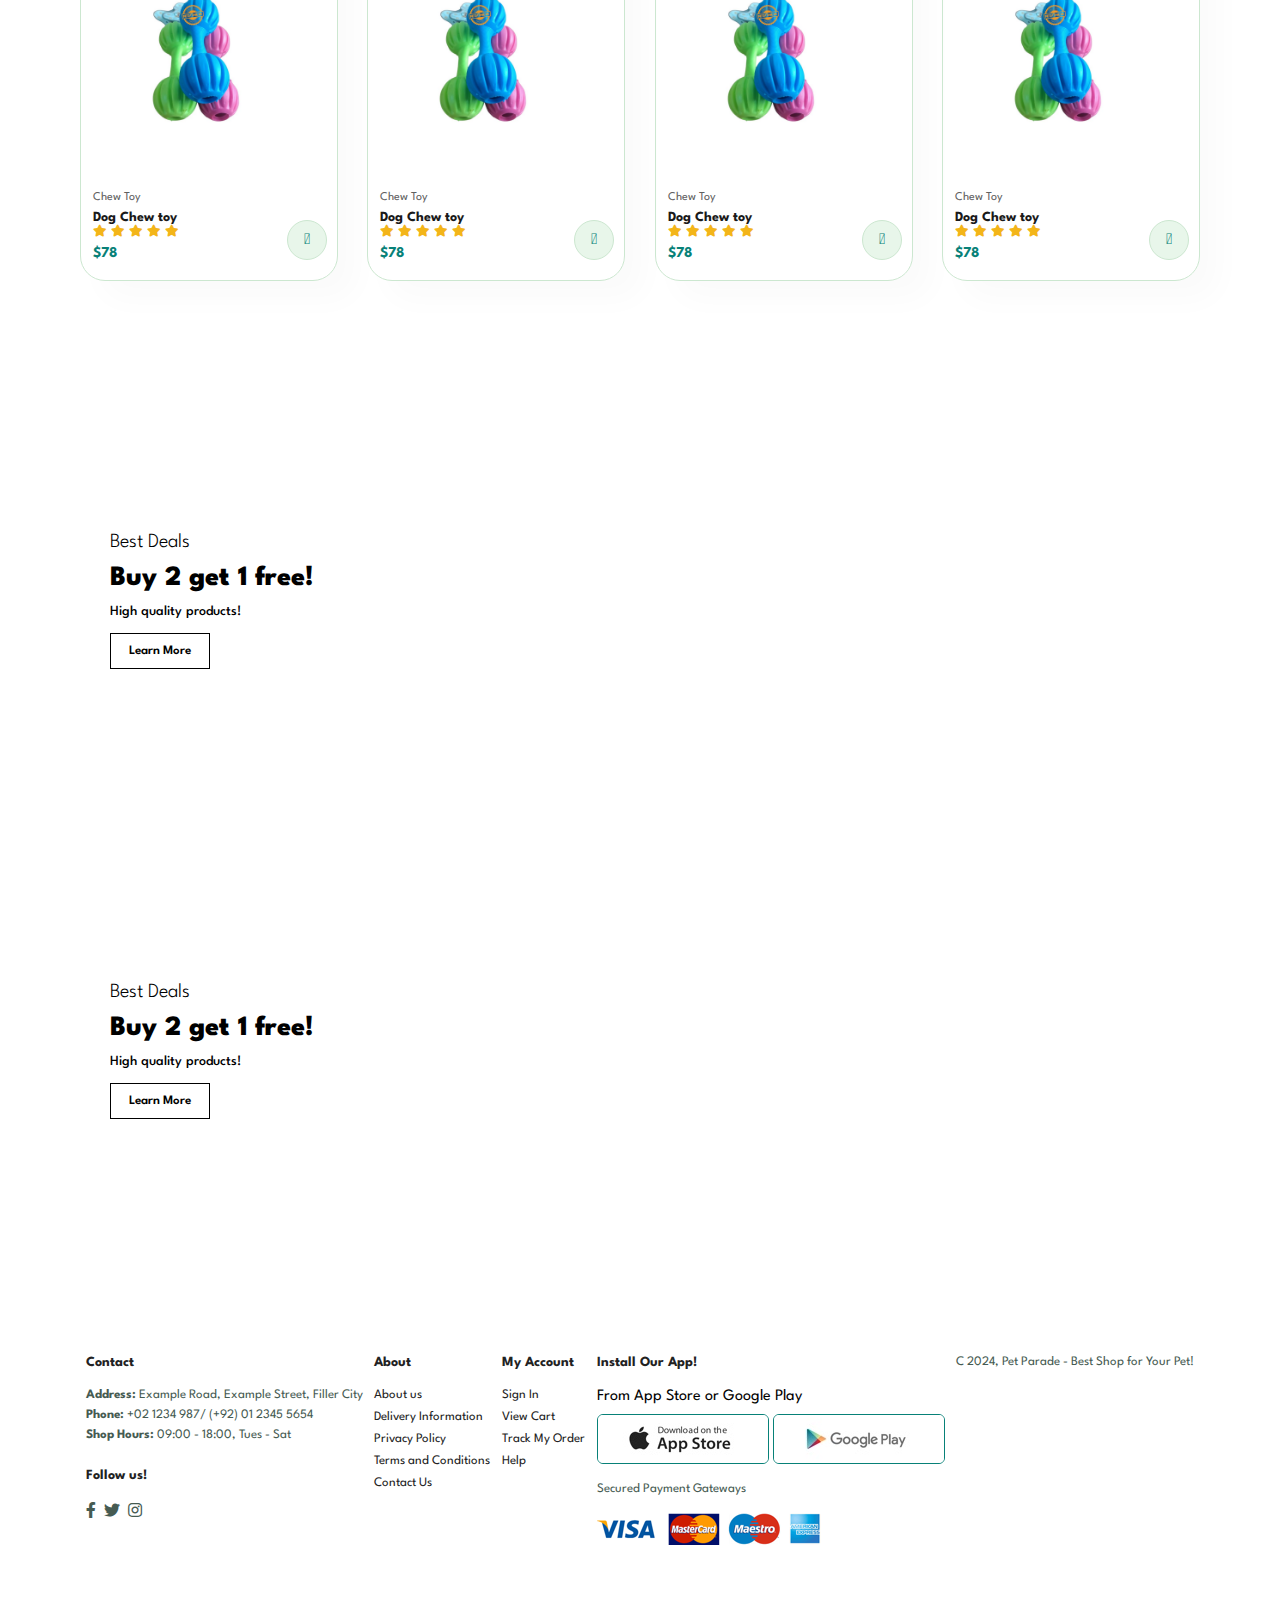
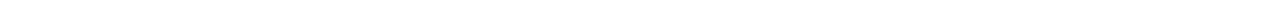
==== commit a986e6f5: "commit" ====
--- a/index.html
+++ b/index.html
@@ -342,6 +342,69 @@
             </div>
         </section>
 
+        <section id="sm-banner" class="section-p1">
+            <div class="banner-box">
+                <h4>Best Deals</h4>
+                <h2>Buy 2 get 1 free!</h2>
+                <span>High quality products!</span>
+                <button class="white">Learn More</button>
+            </div>
+            <div class="banner-box">
+                <h4>Best Deals</h4>
+                <h2>Buy 2 get 1 free!</h2>
+                <span>High quality products!</span>
+                <button class="white">Learn More</button>
+            </div>
+        </section>
+
+        <footer class="section-p1">
+            <div class="col">
+                <h4>Contact</h4>
+                <p><strong>Address:</strong> Example Road, Example Street, Filler City</p>
+                <p><strong>Phone:</strong> +02 1234 987/ (+92) 01 2345 5654</p>
+                <p><strong>Shop Hours:</strong> 09:00 - 18:00, Tues - Sat </p>
+                <div class="follow">
+                    <h4>Follow us!</h4>
+                    <div class="icon">
+                        <i class="fab fa-facebook-f"></i>
+                        <i class="fab fa-twitter"></i>
+                        <i class="fab fa-instagram"></i>
+                    </div>
+                </div>
+            </div>
+            <div class="col">
+                <h4>About</h4>
+                <a href="#">About us</a>
+                <a href="#">Delivery Information</a>
+                <a href="#">Privacy Policy</a>
+                <a href="#">Terms and Conditions</a>
+                <a href="#">Contact Us</a>
+            </div>
+
+            <div class="col">
+                <h4>My Account</h4>
+                <a href="#">Sign In</a>
+                <a href="#">View Cart</a>
+                <a href="#">Track My Order</a>
+                <a href="#">Help</a>
+            </div>
+
+            <div class="col install">
+                <h4>Install Our App!</h4>
+                <p4>From App Store or Google Play</p4>
+                <div class="row">
+                    <img src="/images/pay/app.jpg" alt="">
+                    <img src="/images/pay/play.jpg" alt="">
+                </div>
+                <p>Secured Payment Gateways</p>
+                <img src="/images/pay/pay.png" alt="">
+            </div>
+
+            <div class="copright">
+                <p>C 2024, Pet Parade - Best Shop for Your Pet!</p>
+            </div>
+        </footer>
+
         <script src="script.js"></script>
     </body>
 
--- a/style/stylesheet.css
+++ b/style/stylesheet.css
@@ -61,6 +61,18 @@
   transition: 0.2s;
 }
 
+button.white{
+  font-size: 13px;
+  font-weight: 600;
+  padding: 11px 18px;
+  color: #000;
+  background-color: transparent;
+  cursor: pointer;
+  border: 1px solid #000;
+  outline: none;
+  transition: 0.2s;
+}
+
 body{
   width: 100%;
 }
@@ -318,4 +330,110 @@
 #banner button:hover{
   background: #088178;
   color: #FFF;
+}
+
+
+#sm-banner .banner-box{
+  display: flex;
+  flex-direction: column;
+  justify-content: center;
+  align-items: flex-start;
+  text-align: center;
+  min-width: 580px;
+  height: 50vh;
+  background-size: cover;
+  background-position: center;
+  padding: 30px;
+}
+
+#sm-banner {
+  display: flex;
+  justify-content: space-between;
+  flex-wrap: wrap;
+}
+
+#sm-banner h4{
+  color: #000000;
+  font-size: 20px;
+  font-weight: 300;
+}
+
+#sm-banner h2{
+  color: #000000;
+  font-size: 28px;
+  font-weight: 800;
+}
+
+#sm-banner span{
+  color: #000000;
+  font-size: 14px;
+  font-weight: 500;
+  padding-bottom: 15px;
+}
+
+#sm-banner .banner-box:hover button{
+  background: #088178;
+  border: 1px solid #088178;
+}
+
+footer{
+  display: flex;
+  flex-wrap: wrap;
+  justify-content: space-around;
+}
+
+footer .col{
+  display: flex;
+  flex-direction: column;
+  align-items: first start;
+  margin-bottom: 20px;
+}
+
+footer h4{
+  font-size: 14px;
+  margin-bottom: 20px;
+}
+
+footer p{
+  font-size: 13px;
+  margin: 0 0 8px 0;
+}
+
+footer a{
+  font-size: 13px;
+  text-decoration: none;
+  color: #222;
+  margin-bottom: 10px;
+}
+
+footer .follow{
+  margin-top: 20px;
+}
+
+footer .follow i{
+  color: #465B52;
+  padding-right: 4px;
+  cursor: pointer;
+}
+
+footer .install .row img{
+  border: 1px solid #088178;
+  border-radius: 6px;
+}
+
+footer .install img{
+  margin: 10px 0 15px 0;
+}
+
+footer .follow i:hover{
+  color: #088178;
+}
+
+footer a:hover{
+  color: #088178;
+}
+
+footer .copyright{
+  width: 100%;
+  text-align: center;
 }